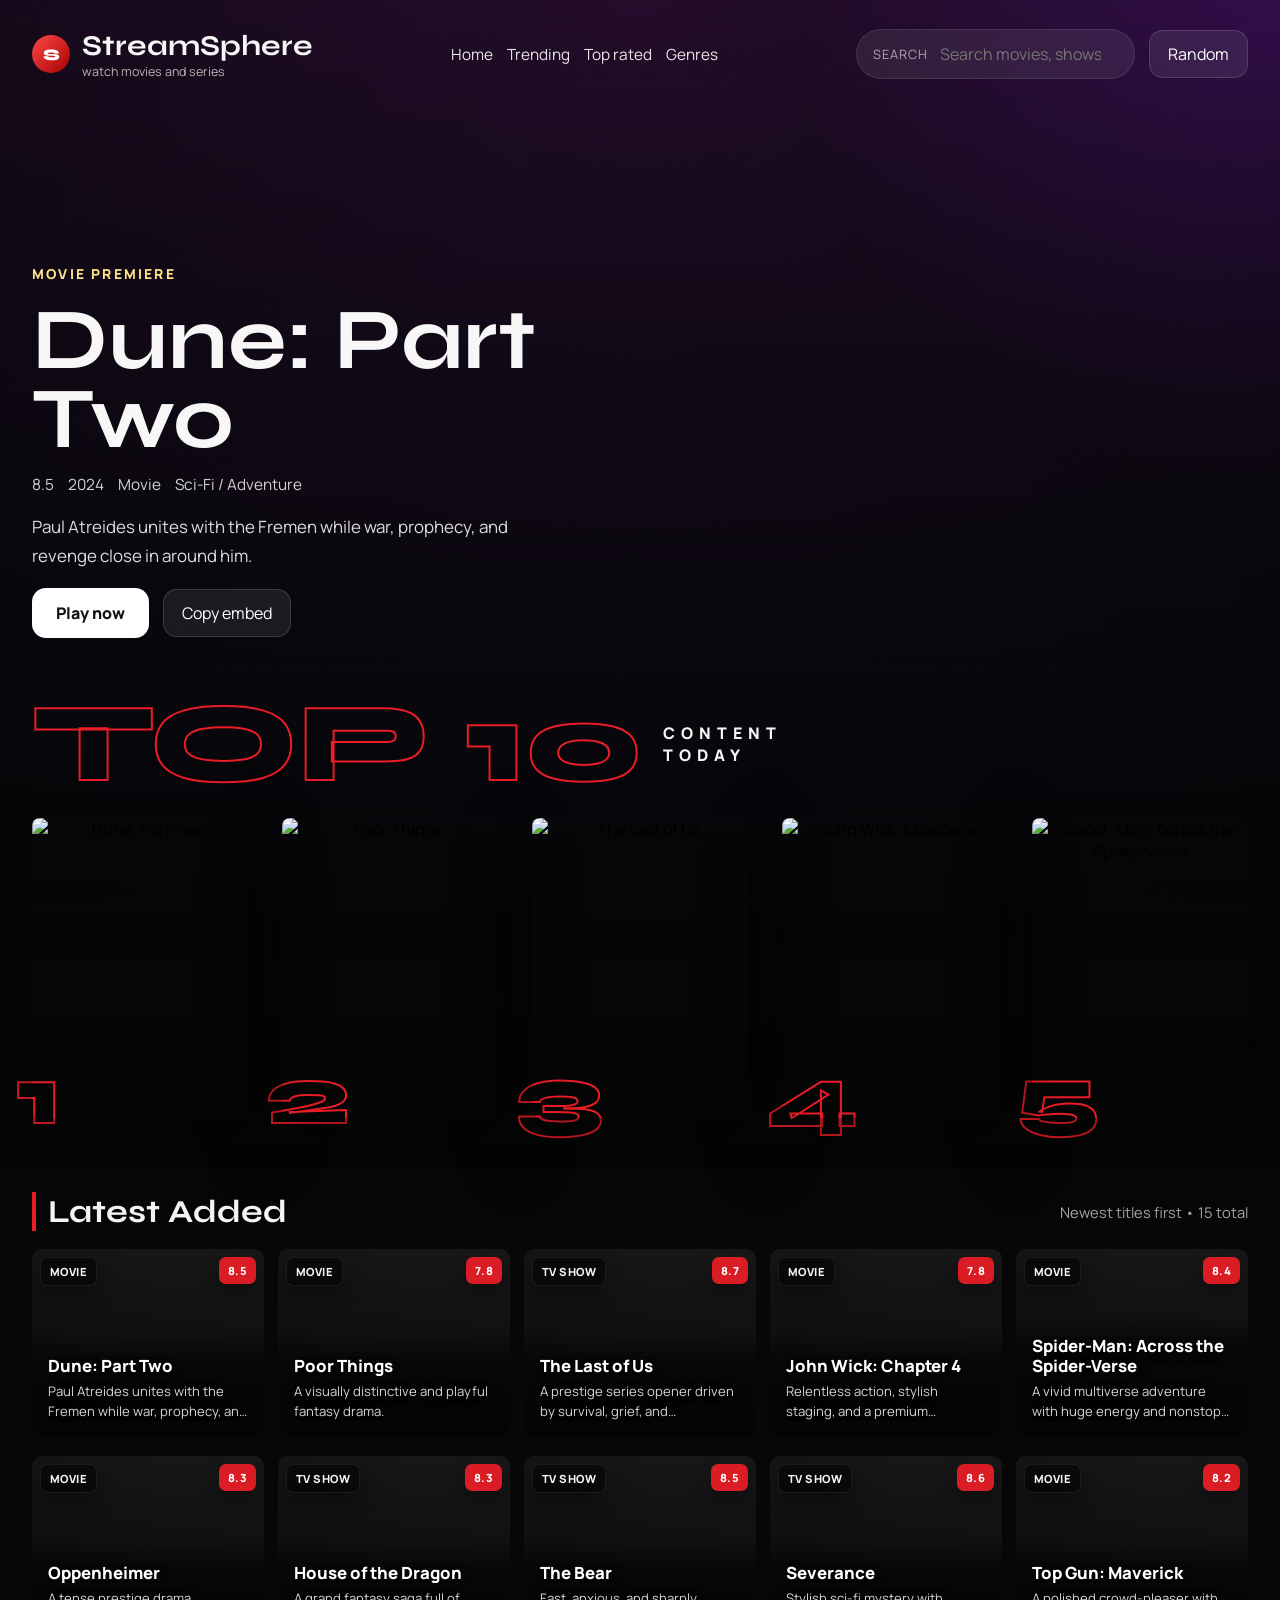
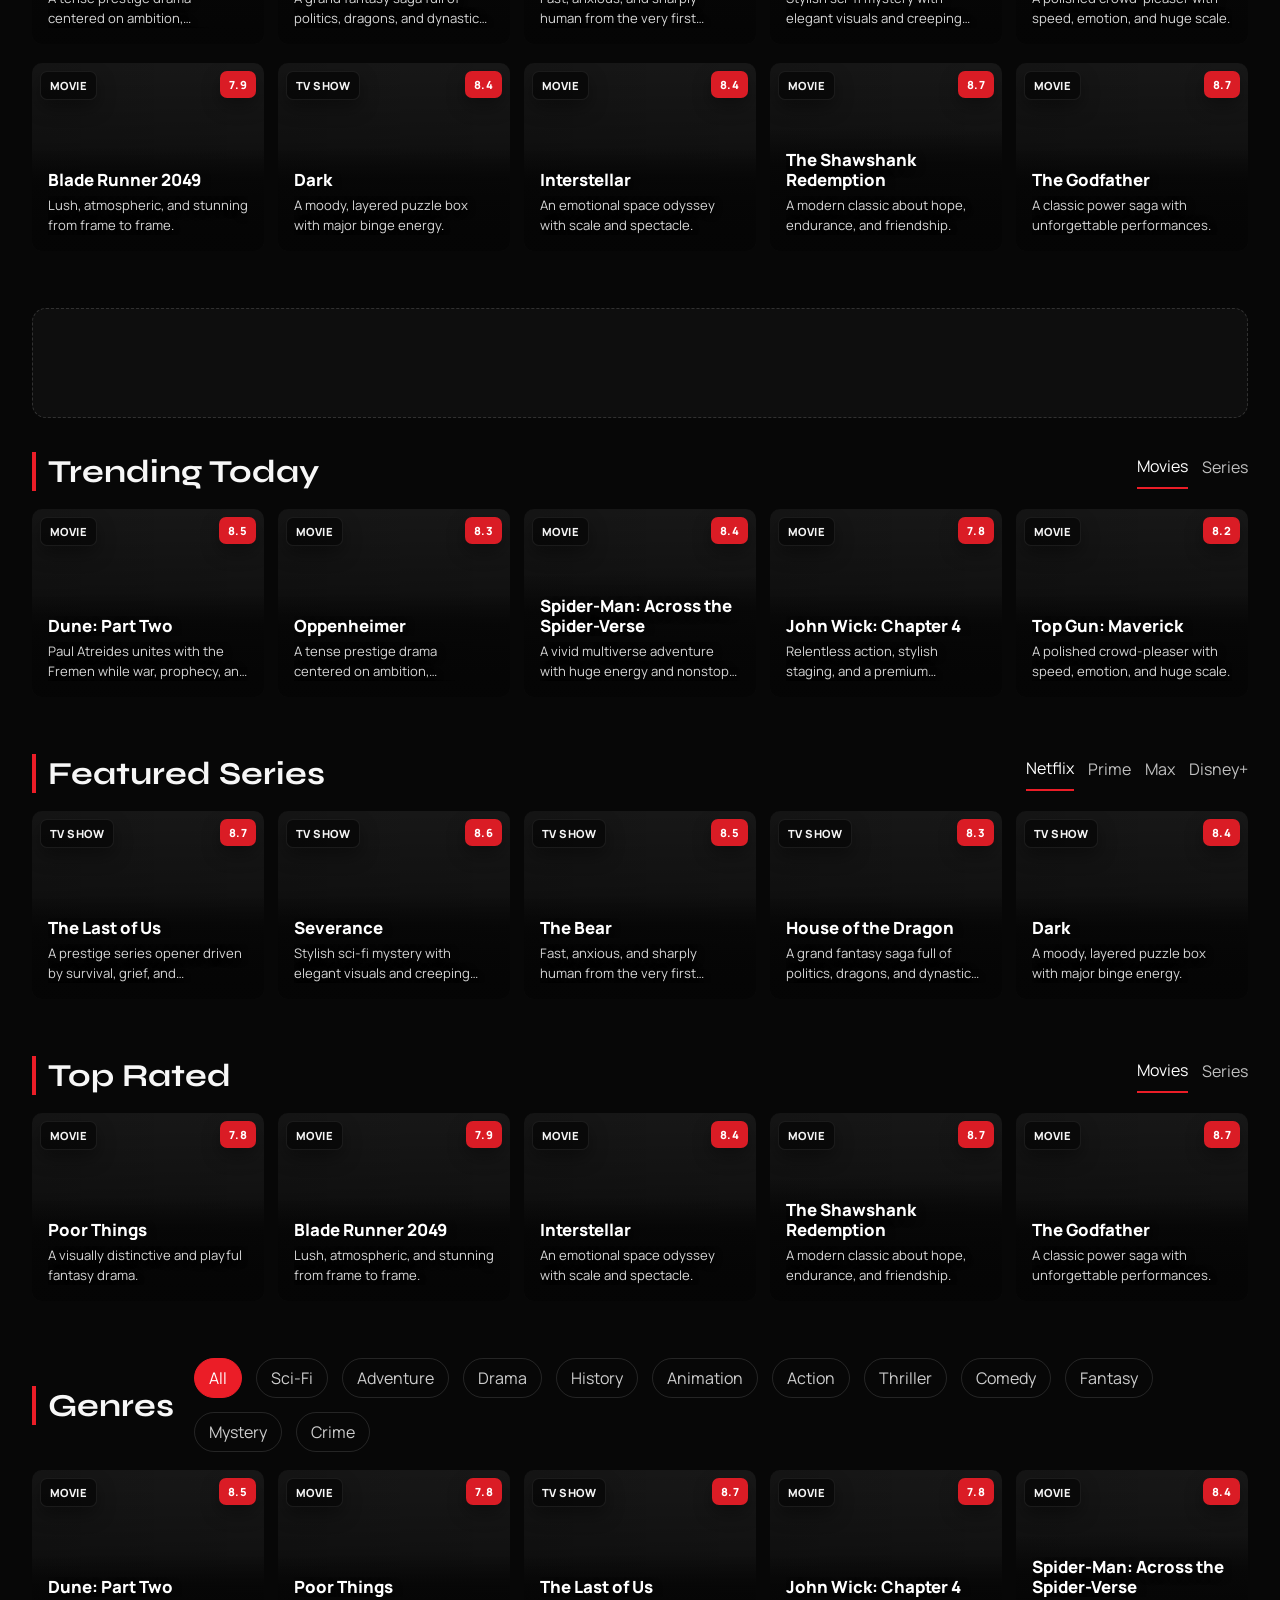
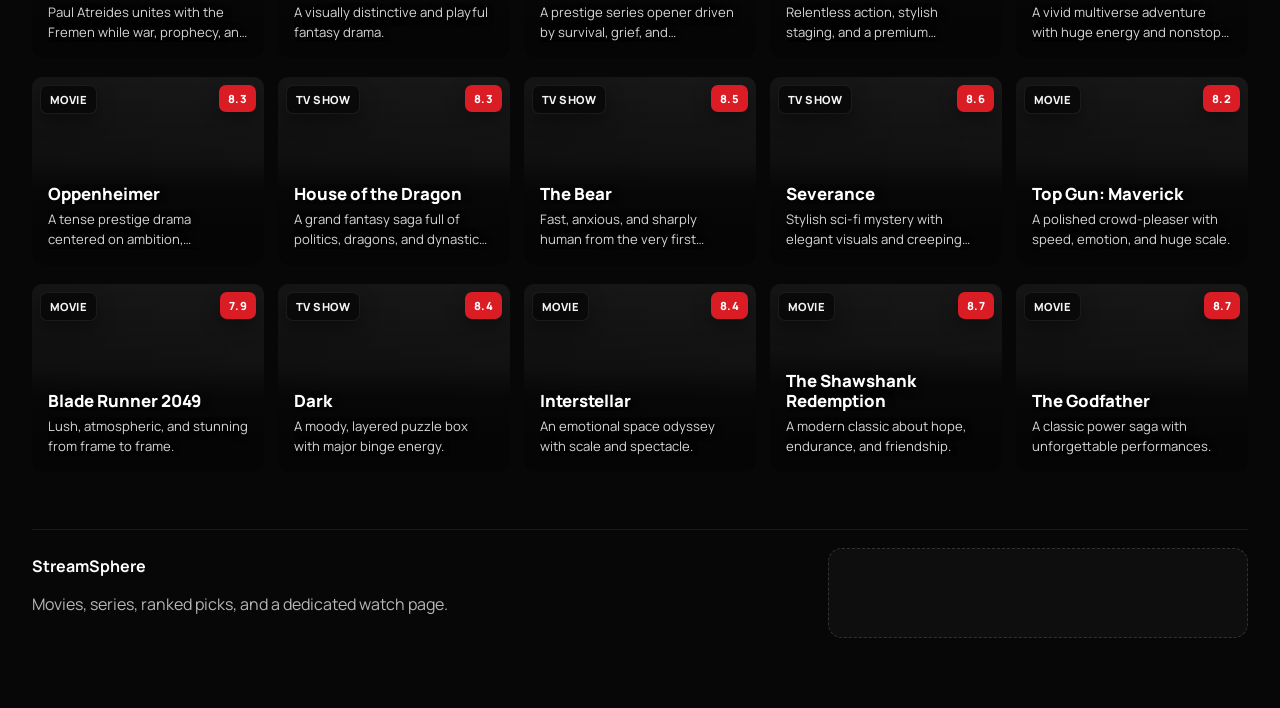
==== index.html @ fd76b2c0 "update" ====
<!DOCTYPE html>
<html lang="en">
  <head>
    <meta charset="UTF-8" />
    <meta name="viewport" content="width=device-width, initial-scale=1.0" />
    <title>StreamSphere</title>
    <meta
      name="description"
      content="A streaming-style movie website with a cinematic homepage, ranked shelves, and a dedicated watch page."
    />
    <link rel="preconnect" href="https://fonts.googleapis.com" />
    <link rel="preconnect" href="https://fonts.gstatic.com" crossorigin />
    <link
      href="https://fonts.googleapis.com/css2?family=Syne:wght@500;700;800&family=Manrope:wght@400;500;600;700;800&display=swap"
      rel="stylesheet"
    />
    <link rel="stylesheet" href="./styles.css" />
  </head>
  <body>
    <div class="site-frame">
      <section class="hero hero-cinematic" id="featuredHero">
        <div class="hero-overlay"></div>

        <div class="page-shell page-shell-home">
          <header class="topbar topbar-floating">
            <a class="brand" href="#home">
              <span class="brand-mark">S</span>
              <span class="brand-copy">
                <strong>StreamSphere</strong>
                <span>watch movies and series</span>
              </span>
            </a>

            <nav class="nav">
              <a href="#home">Home</a>
              <a href="#trending">Trending</a>
              <a href="#top-rated">Top rated</a>
              <a href="#genres">Genres</a>
            </nav>

            <div class="topbar-actions">
              <label class="search-shell">
                <span>Search</span>
                <input id="searchInput" type="search" placeholder="Search movies, shows..." />
              </label>
              <button id="surpriseMeBtn" class="ghost-button">Random</button>
            </div>
          </header>

          <main id="home" class="home-main">
            <section class="hero-content">
              <div class="hero-text-stack">
                <div class="hero-kicker" id="heroKicker">Featured presentation</div>
                <h1 id="heroTitle">Loading featured title</h1>
                <div class="hero-meta-line" id="heroMeta"></div>
                <p class="hero-summary" id="heroOverview"></p>
                <div class="hero-actions">
                  <button class="primary-button hero-play" data-watch-featured>Play now</button>
                  <button class="secondary-button hero-more" id="copyFeaturedBtn">Copy embed</button>
                </div>
              </div>
            </section>

            <section class="top-ten-section">
              <div class="top-ten-heading">
                <div class="top-ten-title">TOP 10</div>
                <div class="top-ten-copy">
                  <p>CONTENT</p>
                  <p>TODAY</p>
                </div>
              </div>
              <div class="top-ten-grid" id="topTenGrid"></div>
            </section>
          </main>
        </div>
      </section>

      <section class="content-shelves">
        <div class="page-shell">
          <section class="shelf-section" id="latest-added">
            <div class="shelf-header">
              <h2>Latest Added</h2>
              <div class="shelf-meta" id="resultsMeta">Newest titles first</div>
            </div>
            <div class="shelf-grid" id="latestGrid"></div>
            <div class="empty-state" id="emptyState" hidden>
              <strong>No titles found</strong>
              <p>Try a different movie name, genre, year, or clear the search.</p>
            </div>
          </section>

          <div class="inline-ad-wrap browse-only">
            <div class="ad-slot ad-slot-inline" data-slot="inline"></div>
          </div>

          <section class="shelf-section browse-only" id="trending">
            <div class="shelf-header">
              <h2>Trending Today</h2>
              <div class="shelf-tabs">
                <button class="shelf-tab is-active" type="button">Movies</button>
                <button class="shelf-tab" type="button">Series</button>
              </div>
            </div>
            <div class="shelf-grid" id="trendingGrid"></div>
          </section>

          <section class="shelf-section browse-only" id="platforms">
            <div class="shelf-header">
              <h2>Featured Series</h2>
              <div class="shelf-tabs">
                <button class="shelf-tab is-active" type="button">Netflix</button>
                <button class="shelf-tab" type="button">Prime</button>
                <button class="shelf-tab" type="button">Max</button>
                <button class="shelf-tab" type="button">Disney+</button>
              </div>
            </div>
            <div class="shelf-grid" id="seriesGrid"></div>
          </section>

          <section class="shelf-section browse-only" id="top-rated">
            <div class="shelf-header">
              <h2>Top Rated</h2>
              <div class="shelf-tabs">
                <button class="shelf-tab is-active" type="button">Movies</button>
                <button class="shelf-tab" type="button">Series</button>
              </div>
            </div>
            <div class="shelf-grid" id="topRatedGrid"></div>
          </section>

          <section class="shelf-section browse-only" id="genres">
            <div class="shelf-header">
              <h2>Genres</h2>
              <div class="filter-chips" id="genreFilters"></div>
            </div>
            <div class="shelf-grid" id="genreGrid"></div>
          </section>

          <footer class="site-footer">
            <div>
              <strong>StreamSphere</strong>
              <p>Movies, series, ranked picks, and a dedicated watch page.</p>
            </div>
            <div class="footer-ad">
              <div class="ad-slot ad-slot-footer" data-slot="leaderboard"></div>
            </div>
          </footer>
        </div>
      </section>
    </div>

    <script src="./config.js"></script>
    <script src="./script.js"></script>
  </body>
</html>
---- styles.css ----
:root {
  --bg: #050505;
  --panel: #0d0d0d;
  --panel-soft: #131313;
  --line: rgba(255, 255, 255, 0.08);
  --text: #f7f7f7;
  --muted: #b6b6b6;
  --red: #eb1d27;
  --red-soft: rgba(235, 29, 39, 0.18);
  --shadow: 0 24px 80px rgba(0, 0, 0, 0.45);
  --radius: 24px;
}

* {
  box-sizing: border-box;
}

html {
  scroll-behavior: smooth;
}

body {
  margin: 0;
  background: var(--bg);
  color: var(--text);
  font-family: "Manrope", sans-serif;
}

a {
  color: inherit;
  text-decoration: none;
}

button,
input {
  font: inherit;
}

.site-frame {
  min-height: 100vh;
  background:
    radial-gradient(circle at top center, rgba(118, 30, 140, 0.35), transparent 35%),
    linear-gradient(180deg, rgba(4, 4, 4, 0.1) 0%, rgba(4, 4, 4, 0.7) 55%, #050505 100%);
}

.page-shell {
  width: min(1280px, calc(100% - 64px));
  margin: 0 auto;
}

.page-shell-home {
  min-height: 100vh;
}

.hero {
  position: relative;
  min-height: 100vh;
  background-position: center top;
  background-size: cover;
}

.hero-cinematic {
  background-repeat: no-repeat;
}

.hero-overlay {
  position: absolute;
  inset: 0;
  background:
    linear-gradient(180deg, rgba(5, 5, 5, 0.1) 0%, rgba(5, 5, 5, 0.46) 48%, rgba(5, 5, 5, 0.96) 100%),
    radial-gradient(circle at right top, rgba(113, 23, 180, 0.35), transparent 28%);
}

.topbar {
  display: flex;
  align-items: center;
  justify-content: space-between;
  gap: 20px;
}

.topbar-floating {
  position: relative;
  z-index: 2;
  padding-top: 28px;
}

.brand {
  display: inline-flex;
  align-items: center;
  gap: 12px;
}

.brand-mark {
  display: grid;
  place-items: center;
  width: 38px;
  height: 38px;
  border-radius: 999px;
  background: linear-gradient(135deg, #ff4949, #a30000);
  color: white;
  font-family: "Syne", sans-serif;
  font-weight: 800;
}

.brand-copy {
  display: grid;
}

.brand-copy strong {
  font-size: 1.8rem;
  font-family: "Syne", sans-serif;
}

.brand-copy span:last-child {
  color: var(--muted);
  font-size: 0.78rem;
}

.nav,
.topbar-actions,
.hero-meta-line,
.hero-actions,
.filter-chips,
.shelf-tabs,
.chip-row {
  display: flex;
  align-items: center;
  gap: 14px;
}

.nav a {
  color: rgba(255, 255, 255, 0.9);
  font-size: 0.96rem;
}

.search-shell {
  display: inline-flex;
  align-items: center;
  gap: 10px;
  padding: 12px 16px;
  border-radius: 999px;
  background: rgba(255, 255, 255, 0.08);
  border: 1px solid rgba(255, 255, 255, 0.1);
}

.search-shell span {
  color: rgba(255, 255, 255, 0.6);
  font-size: 0.8rem;
  text-transform: uppercase;
  letter-spacing: 0.08em;
}

.search-shell input {
  width: 180px;
  border: 0;
  outline: 0;
  background: transparent;
  color: var(--text);
}

.ghost-button,
.primary-button,
.secondary-button,
.shelf-tab {
  border: 0;
  cursor: pointer;
}

.ghost-button,
.secondary-button {
  padding: 12px 18px;
  border-radius: 14px;
  color: white;
  background: rgba(255, 255, 255, 0.08);
  border: 1px solid rgba(255, 255, 255, 0.14);
}

.home-main {
  position: relative;
  z-index: 2;
}

.hero-content {
  display: flex;
  align-items: flex-end;
  min-height: 66vh;
  padding-top: 120px;
}

.hero-text-stack {
  width: min(560px, 100%);
  padding-bottom: 36px;
}

.hero-kicker {
  color: #ffe18a;
  font-size: 0.86rem;
  font-weight: 800;
  letter-spacing: 0.16em;
  text-transform: uppercase;
}

.hero-text-stack h1,
.watch-sidebar h1 {
  margin: 18px 0 14px;
  font-size: clamp(3rem, 7vw, 5.4rem);
  line-height: 0.92;
  font-family: "Syne", sans-serif;
}

.hero-meta-line span {
  color: rgba(255, 255, 255, 0.82);
  font-size: 0.96rem;
}

.hero-summary {
  max-width: 520px;
  color: rgba(255, 255, 255, 0.86);
  line-height: 1.75;
  font-size: 1.06rem;
}

.primary-button {
  display: inline-flex;
  align-items: center;
  justify-content: center;
  padding: 14px 24px;
  border-radius: 14px;
  font-weight: 800;
}

.hero-play {
  background: white;
  color: #111;
}

.hero-more {
  background: rgba(255, 255, 255, 0.08);
}

.top-ten-section {
  padding: 22px 0 50px;
}

.top-ten-heading {
  display: flex;
  align-items: center;
  gap: 20px;
  margin-bottom: 26px;
}

.top-ten-title {
  font-size: clamp(4.2rem, 12vw, 7rem);
  line-height: 0.86;
  color: transparent;
  -webkit-text-stroke: 2px var(--red);
  font-family: "Syne", sans-serif;
  font-weight: 800;
}

.top-ten-copy p {
  margin: 0;
  letter-spacing: 0.38em;
  font-weight: 800;
}

.top-ten-grid {
  display: grid;
  grid-template-columns: repeat(5, minmax(0, 1fr));
  gap: 34px;
}

.top-ten-card {
  position: relative;
}

.top-ten-rank {
  position: absolute;
  left: -16px;
  bottom: -16px;
  z-index: 0;
  font-size: 5.2rem;
  line-height: 0.9;
  color: transparent;
  -webkit-text-stroke: 2px var(--red);
  font-family: "Syne", sans-serif;
  font-weight: 800;
}

.top-ten-poster {
  position: relative;
  z-index: 1;
  display: block;
  width: 100%;
  padding: 0;
  border: 0;
  background: transparent;
  cursor: pointer;
}

.top-ten-poster img {
  display: block;
  width: 100%;
  aspect-ratio: 0.72;
  object-fit: cover;
  border-radius: 8px;
  box-shadow: var(--shadow);
}

.content-shelves {
  padding: 24px 0 70px;
  background: #070707;
}

.inline-ad-wrap {
  margin-bottom: 34px;
}

.ad-slot {
  min-height: 110px;
  display: grid;
  place-items: center;
  border-radius: 14px;
  border: 1px dashed rgba(255, 255, 255, 0.15);
  background: rgba(255, 255, 255, 0.03);
  color: #bcbcbc;
  text-align: center;
}

.ad-slot-footer {
  min-height: 90px;
}

.shelf-section {
  margin-bottom: 52px;
}

.shelf-header {
  display: flex;
  align-items: center;
  justify-content: space-between;
  gap: 20px;
  margin-bottom: 18px;
}

.shelf-meta {
  color: rgba(255, 255, 255, 0.64);
  font-size: 0.92rem;
}

.shelf-header h2 {
  margin: 0;
  padding-left: 12px;
  border-left: 4px solid var(--red);
  font-size: 2rem;
  font-family: "Syne", sans-serif;
}

.shelf-tab {
  padding: 0 0 10px;
  background: transparent;
  color: rgba(255, 255, 255, 0.75);
}

.shelf-tab.is-active {
  color: white;
  border-bottom: 2px solid var(--red);
}

.shelf-grid {
  display: grid;
  grid-template-columns: repeat(5, minmax(0, 1fr));
  gap: 14px;
}

.shelf-card {
  min-width: 0;
}

.shelf-card-media {
  position: relative;
  width: 100%;
  min-height: 188px;
  padding: 0;
  overflow: hidden;
  border: 0;
  border-radius: 10px;
  background-color: #1a1a1a;
  background-position: center;
  background-size: cover;
  cursor: pointer;
}

.shelf-badge,
.shelf-score {
  position: absolute;
  top: 8px;
  z-index: 3;
  padding: 6px 9px;
  border-radius: 7px;
  font-size: 0.7rem;
  font-weight: 800;
  letter-spacing: 0.04em;
  box-shadow: 0 8px 18px rgba(0, 0, 0, 0.35);
}

.shelf-badge {
  left: 8px;
  background: rgba(8, 8, 8, 0.9);
  color: rgba(255, 255, 255, 0.96);
  border: 1px solid rgba(255, 255, 255, 0.08);
}

.shelf-score {
  right: 8px;
  background: rgba(235, 29, 39, 0.92);
  color: #ffffff;
}

.shelf-fade {
  position: absolute;
  inset: 0;
  background:
    linear-gradient(180deg, rgba(0, 0, 0, 0.08) 0%, rgba(0, 0, 0, 0.32) 42%, rgba(0, 0, 0, 0.92) 100%),
    linear-gradient(90deg, rgba(0, 0, 0, 0.12), rgba(0, 0, 0, 0));
}

.shelf-caption {
  position: absolute;
  inset: auto 0 0;
  z-index: 2;
  padding: 22px 16px 16px;
  text-align: left;
  background: linear-gradient(180deg, rgba(5, 5, 5, 0), rgba(5, 5, 5, 0.74) 30%, rgba(5, 5, 5, 0.96) 100%);
}

.shelf-caption h3 {
  margin: 0 0 6px;
  color: #ffffff;
  font-size: 1.05rem;
  line-height: 1.2;
  font-weight: 800;
  text-shadow: 0 2px 10px rgba(0, 0, 0, 0.7);
  display: -webkit-box;
  -webkit-box-orient: vertical;
  -webkit-line-clamp: 2;
  overflow: hidden;
}

.shelf-caption p {
  margin: 0;
  color: rgba(255, 255, 255, 0.84);
  font-size: 0.82rem;
  line-height: 1.5;
  text-shadow: 0 1px 8px rgba(0, 0, 0, 0.7);
  display: -webkit-box;
  -webkit-box-orient: vertical;
  -webkit-line-clamp: 2;
  overflow: hidden;
}

.filter-chips {
  flex-wrap: wrap;
}

.filter-chip {
  padding: 8px 14px;
  border-radius: 999px;
  border: 1px solid rgba(255, 255, 255, 0.12);
  background: transparent;
  color: rgba(255, 255, 255, 0.8);
}

.filter-chip.is-active {
  background: var(--red);
  border-color: var(--red);
  color: white;
}

.site-footer {
  display: flex;
  align-items: center;
  justify-content: space-between;
  gap: 24px;
  padding: 18px 0 0;
  border-top: 1px solid var(--line);
  color: var(--muted);
}

.empty-state {
  margin-top: 18px;
  padding: 22px 20px;
  border-radius: 14px;
  border: 1px solid var(--line);
  background: rgba(255, 255, 255, 0.03);
  color: var(--muted);
}

[hidden] {
  display: none !important;
}

.empty-state strong {
  display: block;
  margin-bottom: 8px;
  color: white;
}

.site-footer strong {
  display: block;
  margin-bottom: 8px;
  color: white;
}

.footer-ad {
  width: min(420px, 100%);
}

.watch-page-shell {
  position: relative;
  width: min(1280px, calc(100% - 48px));
  margin: 0 auto;
  padding: 24px 0 60px;
}

.watch-backdrop {
  position: absolute;
  inset: 0 0 auto;
  height: 420px;
  border-radius: 26px;
  background:
    linear-gradient(180deg, rgba(5, 5, 5, 0.12), rgba(5, 5, 5, 0.94)),
    linear-gradient(120deg, rgba(130, 33, 160, 0.3), rgba(235, 29, 39, 0.16));
  background-position: center;
  background-size: cover;
}

.watch-topbar,
.watch-page-content {
  position: relative;
  z-index: 1;
}

.watch-topbar {
  display: flex;
  align-items: center;
  justify-content: space-between;
  gap: 16px;
  padding: 16px 0;
}

.watch-page-content {
  display: grid;
  gap: 26px;
  margin-top: 120px;
}

.watch-player-stack,
.watch-detail-side,
.watch-utility {
  display: grid;
  gap: 20px;
}

.watch-detail-section {
  display: grid;
  grid-template-columns: minmax(0, 1.3fr) 340px;
  gap: 24px;
}

.watch-ad-band,
.player-frame-shell,
.sidebar-card {
  border-radius: 18px;
  background: rgba(15, 15, 15, 0.82);
  border: 1px solid var(--line);
  box-shadow: var(--shadow);
}

.watch-ad-band,
.sidebar-card {
  padding: 16px;
}

.watch-frame {
  min-height: 72vh;
  overflow: hidden;
}

.watch-frame iframe {
  width: 100%;
  height: 100%;
  border: 0;
}

.panel-label {
  color: #ff8c8c;
  text-transform: uppercase;
  letter-spacing: 0.12em;
  font-size: 0.76rem;
  font-weight: 800;
}

.watch-detail-main h1 {
  margin: 12px 0 14px;
  font-size: clamp(2.8rem, 6vw, 4.8rem);
}

.watch-facts {
  display: flex;
  flex-wrap: wrap;
  gap: 10px;
  margin-bottom: 14px;
}

.watch-facts span,
.chip-row span {
  padding: 9px 12px;
  border-radius: 999px;
  background: rgba(255, 255, 255, 0.06);
  color: rgba(255, 255, 255, 0.9);
  font-size: 0.88rem;
}

.watch-detail-actions {
  margin-top: 20px;
}

.related-section .shelf-grid {
  grid-template-columns: repeat(5, minmax(0, 1fr));
}

.sidebar-card p,
.sidebar-card pre {
  color: var(--muted);
}

.message-area {
  padding: 14px;
  border-radius: 12px;
  background: rgba(255, 255, 255, 0.03);
  white-space: pre-wrap;
  overflow-wrap: anywhere;
}

@media (max-width: 1100px) {
  .top-ten-grid,
  .shelf-grid,
  .related-section .shelf-grid {
    grid-template-columns: repeat(2, minmax(0, 1fr));
  }

  .watch-detail-section {
    grid-template-columns: 1fr;
  }

  .site-footer,
  .topbar {
    flex-direction: column;
    align-items: flex-start;
  }
}

@media (max-width: 760px) {
  .page-shell,
  .watch-page-shell {
    width: min(100% - 24px, 1280px);
  }

  .nav,
  .topbar-actions,
  .hero-meta-line,
  .hero-actions,
  .shelf-tabs {
    flex-wrap: wrap;
  }

  .hero-content {
    min-height: 58vh;
  }

  .hero-text-stack h1 {
    font-size: 2.8rem;
  }

  .top-ten-grid,
  .shelf-grid,
  .related-section .shelf-grid {
    grid-template-columns: 1fr 1fr;
  }

  .top-ten-heading,
  .shelf-header {
    flex-direction: column;
    align-items: flex-start;
  }

  .search-shell {
    width: 100%;
  }

  .search-shell input {
    width: 100%;
  }
}
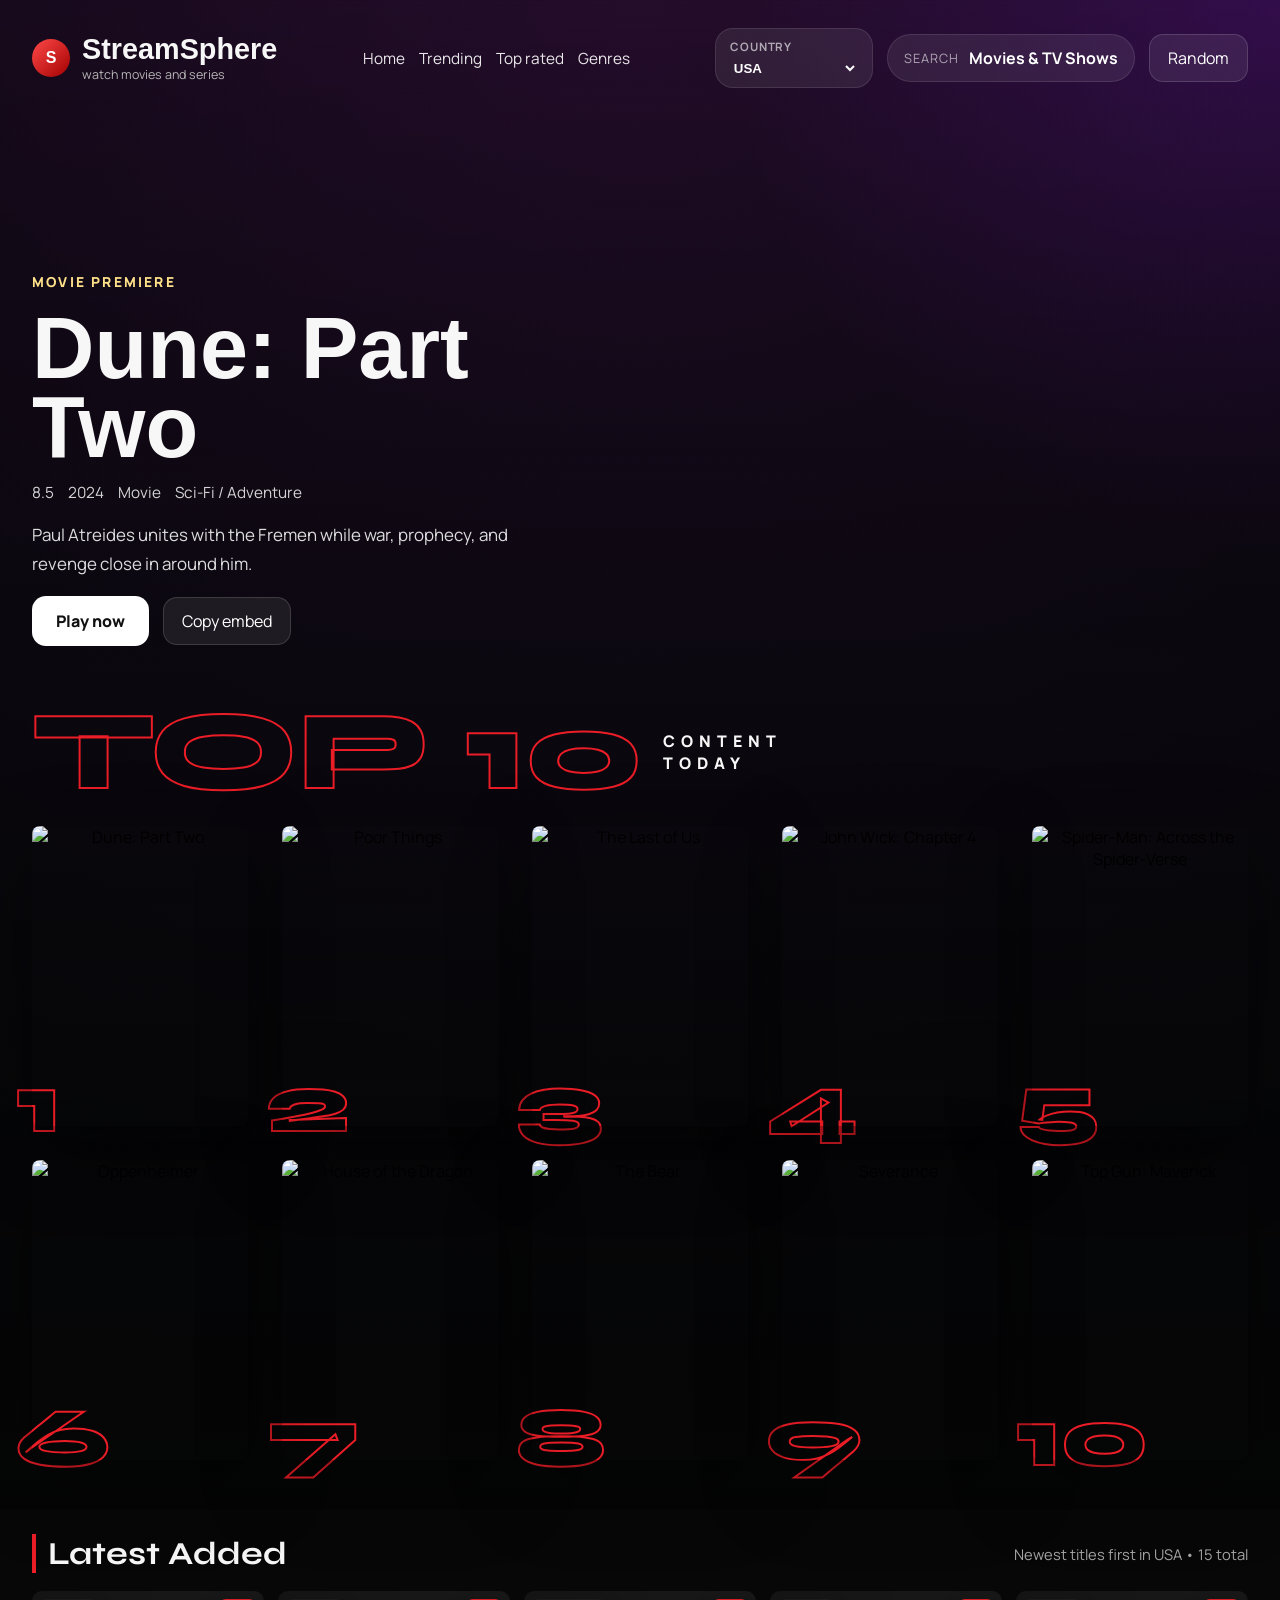
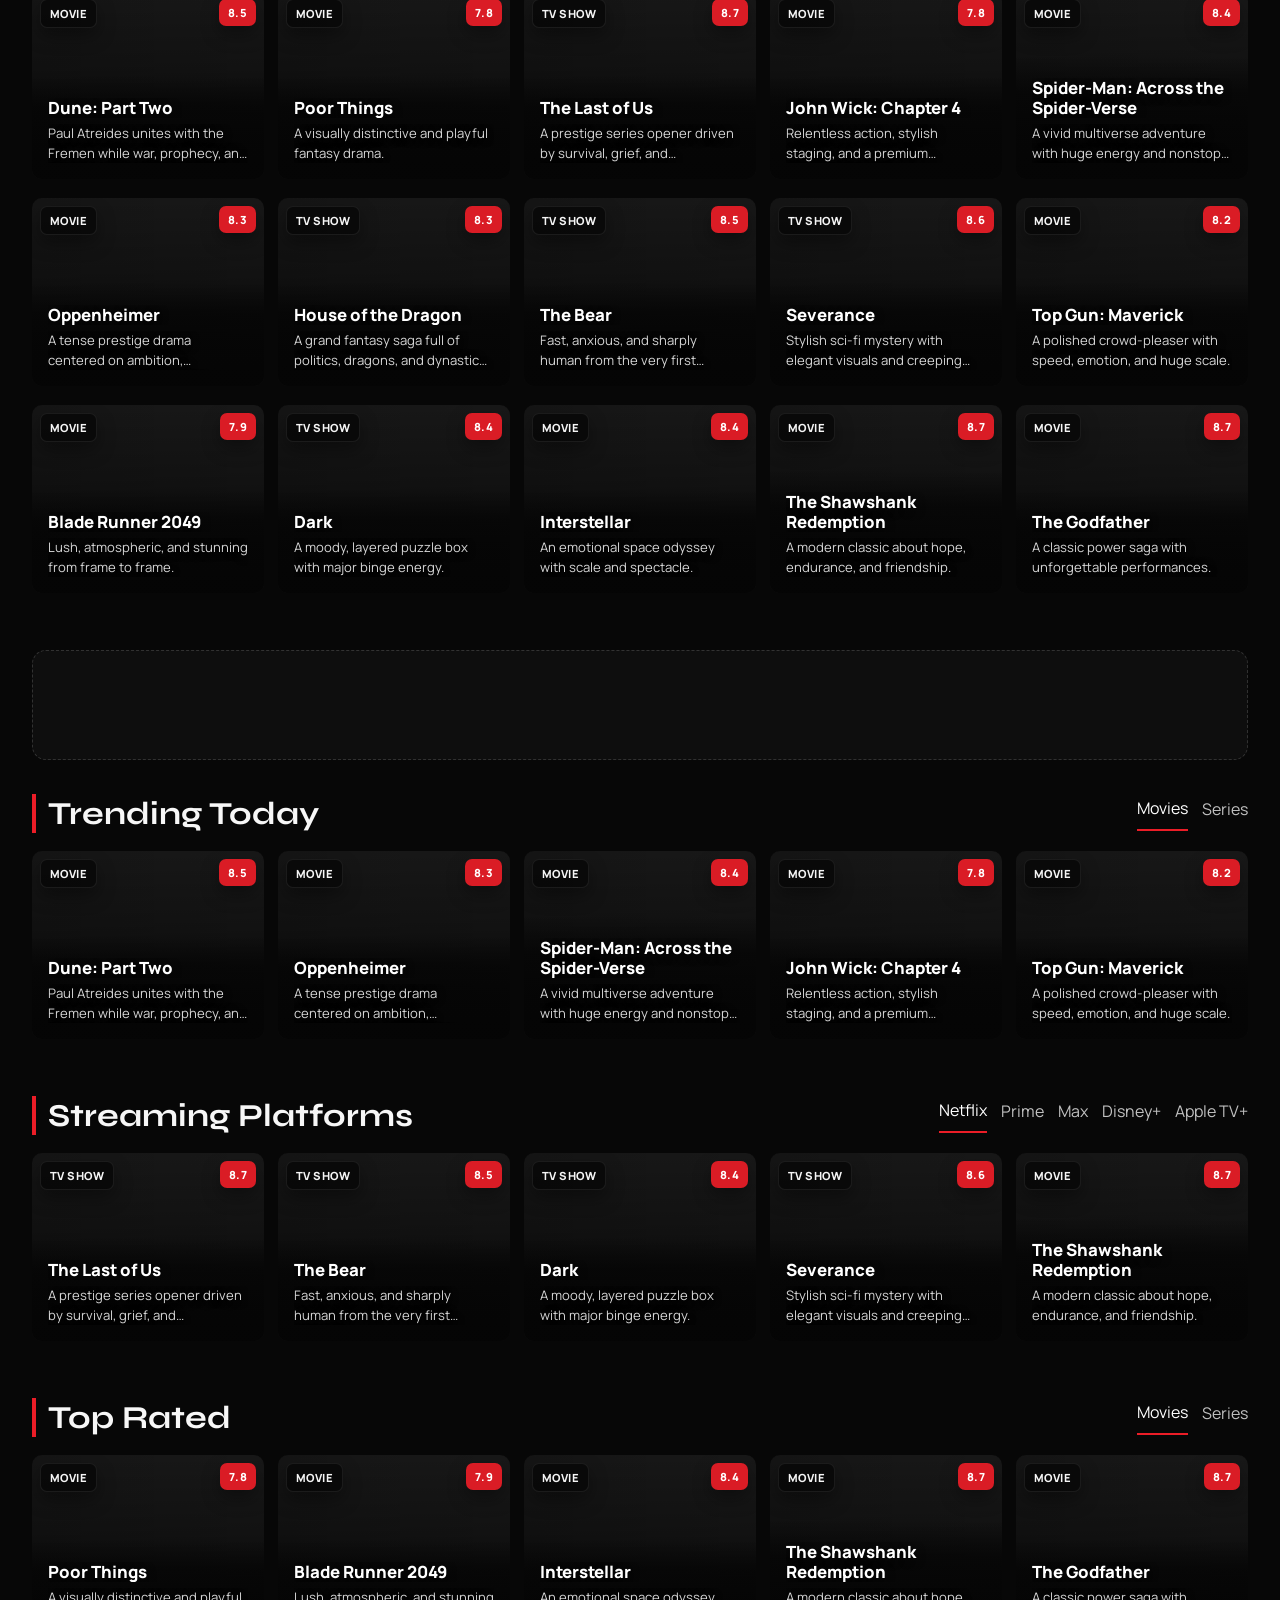
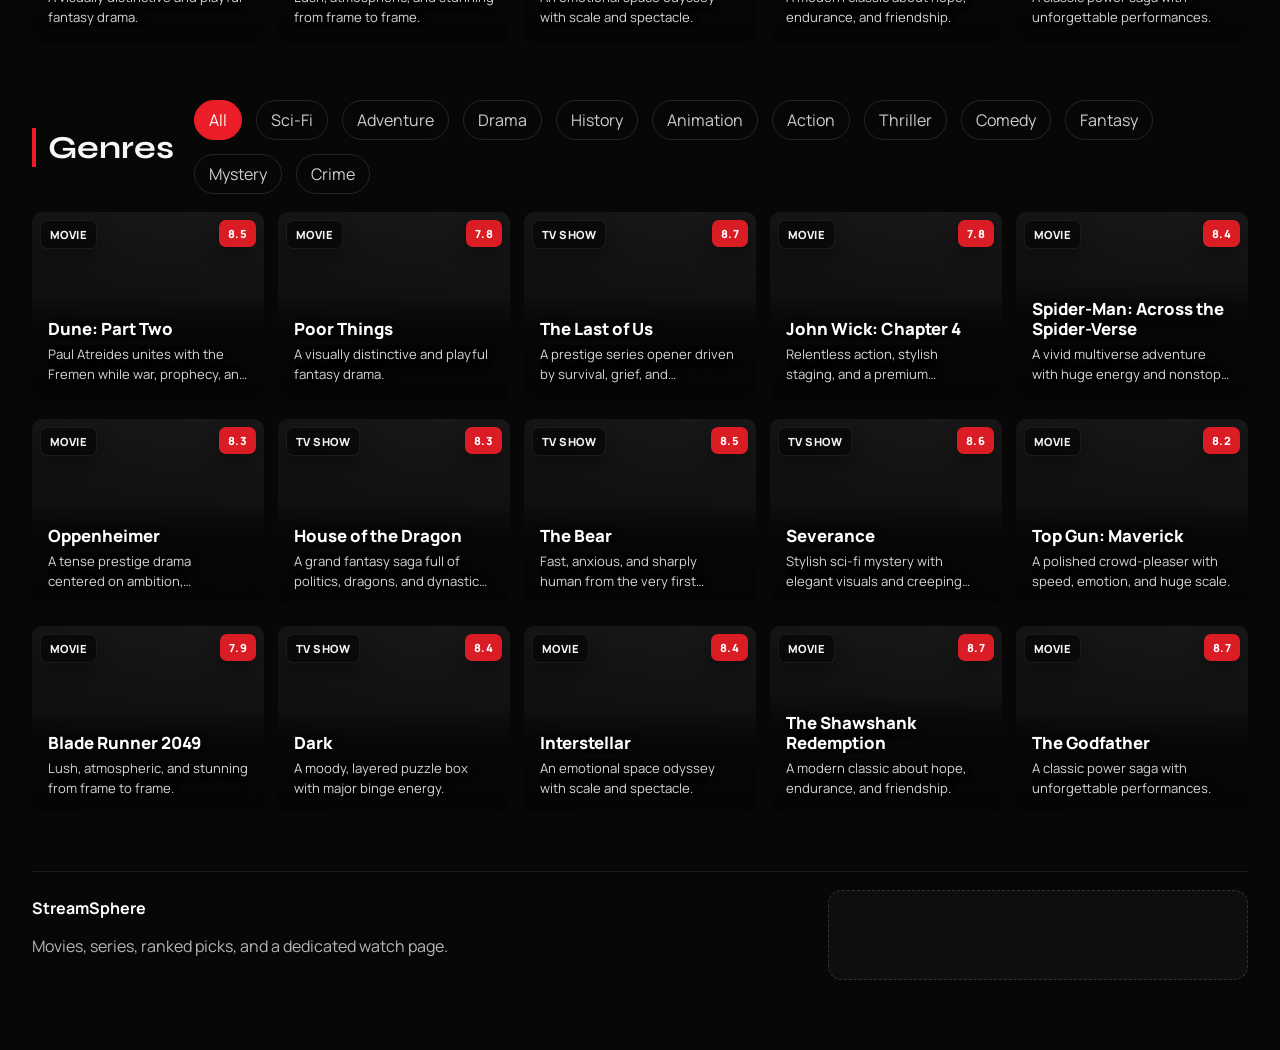
==== commit b712979f: "update" ====
--- a/index.html
+++ b/index.html
@@ -39,10 +39,21 @@
             </nav>
 
             <div class="topbar-actions">
-              <label class="search-shell">
+              <label class="country-select-shell" aria-label="Select country">
+                <span>Country</span>
+                <select id="countrySelect" class="country-select">
+                  <option value="US">USA</option>
+                  <option value="IN">India</option>
+                  <option value="CN">China</option>
+                  <option value="GB">UK</option>
+                  <option value="KR">South Korea</option>
+                  <option value="JP">Japan</option>
+                </select>
+              </label>
+              <button id="openSearchBtn" class="search-shell search-trigger" type="button">
                 <span>Search</span>
-                <input id="searchInput" type="search" placeholder="Search movies, shows..." />
-              </label>
+                <strong>Movies & TV Shows</strong>
+              </button>
               <button id="surpriseMeBtn" class="ghost-button">Random</button>
             </div>
           </header>
@@ -106,15 +117,16 @@
 
           <section class="shelf-section browse-only" id="platforms">
             <div class="shelf-header">
-              <h2>Featured Series</h2>
-              <div class="shelf-tabs">
-                <button class="shelf-tab is-active" type="button">Netflix</button>
-                <button class="shelf-tab" type="button">Prime</button>
-                <button class="shelf-tab" type="button">Max</button>
-                <button class="shelf-tab" type="button">Disney+</button>
+              <h2>Streaming Platforms</h2>
+              <div class="shelf-tabs" id="providerTabs">
+                <button class="shelf-tab is-active" type="button" data-provider="netflix">Netflix</button>
+                <button class="shelf-tab" type="button" data-provider="prime">Prime</button>
+                <button class="shelf-tab" type="button" data-provider="max">Max</button>
+                <button class="shelf-tab" type="button" data-provider="disney">Disney+</button>
+                <button class="shelf-tab" type="button" data-provider="apple">Apple TV+</button>
               </div>
             </div>
-            <div class="shelf-grid" id="seriesGrid"></div>
+            <div class="shelf-grid" id="providerGrid"></div>
           </section>
 
           <section class="shelf-section browse-only" id="top-rated">
@@ -149,6 +161,37 @@
       </section>
     </div>
 
+    <div class="search-modal" id="searchModal" hidden>
+      <div class="search-modal-backdrop" id="closeSearchBackdrop"></div>
+      <div class="search-modal-panel">
+        <div class="search-modal-head">
+          <div>
+            <p class="panel-label">Search</p>
+            <h2>Find something to watch</h2>
+          </div>
+          <div class="search-head-actions">
+            <select id="searchTypeSelect" class="search-type-select">
+              <option value="multi">Movies & TV Shows</option>
+              <option value="movie">Movies</option>
+              <option value="tv">TV Shows</option>
+            </select>
+            <button id="closeSearchBtn" class="ghost-button" type="button">Close</button>
+          </div>
+        </div>
+
+        <label class="search-modal-input">
+          <span>Search query</span>
+          <input id="searchInput" type="search" placeholder="Type a movie or TV show title..." />
+          <button id="clearSearchBtn" class="search-clear-btn" type="button">Clear</button>
+        </label>
+
+        <div class="search-modal-results">
+          <div class="search-results-meta" id="searchResultsMeta">Start typing to search the library</div>
+          <div class="search-results-list" id="searchResultsList"></div>
+        </div>
+      </div>
+    </div>
+
     <script src="./config.js"></script>
     <script src="./script.js"></script>
   </body>
--- a/styles.css
+++ b/styles.css
@@ -26,6 +26,10 @@
   font-family: "Manrope", sans-serif;
 }
 
+body.modal-open {
+  overflow: hidden;
+}
+
 a {
   color: inherit;
   text-decoration: none;
@@ -98,7 +102,7 @@
   border-radius: 999px;
   background: linear-gradient(135deg, #ff4949, #a30000);
   color: white;
-  font-family: "Syne", sans-serif;
+  font-family: "Lexend", sans-serif;
   font-weight: 800;
 }
 
@@ -108,7 +112,7 @@
 
 .brand-copy strong {
   font-size: 1.8rem;
-  font-family: "Syne", sans-serif;
+  font-family: "Lexend", sans-serif;
 }
 
 .brand-copy span:last-child {
@@ -143,6 +147,47 @@
   border: 1px solid rgba(255, 255, 255, 0.1);
 }
 
+.country-select-shell {
+  display: inline-grid;
+  gap: 6px;
+  padding: 10px 14px;
+  border-radius: 18px;
+  background: rgba(255, 255, 255, 0.08);
+  border: 1px solid rgba(255, 255, 255, 0.1);
+}
+
+.country-select-shell span {
+  color: rgba(255, 255, 255, 0.62);
+  font-size: 0.72rem;
+  font-weight: 700;
+  letter-spacing: 0.08em;
+  text-transform: uppercase;
+}
+
+.country-select {
+  min-width: 128px;
+  border: 0;
+  outline: 0;
+  background: transparent;
+  color: white;
+  font-weight: 700;
+  cursor: pointer;
+}
+
+.country-select option {
+  color: #111;
+}
+
+.search-trigger {
+  justify-content: space-between;
+  min-width: 240px;
+  color: white;
+}
+
+.search-trigger strong {
+  font-weight: 700;
+}
+
 .search-shell span {
   color: rgba(255, 255, 255, 0.6);
   font-size: 0.8rem;
@@ -205,7 +250,7 @@
   margin: 18px 0 14px;
   font-size: clamp(3rem, 7vw, 5.4rem);
   line-height: 0.92;
-  font-family: "Syne", sans-serif;
+  font-family: "Lexend", sans-serif;
 }
 
 .hero-meta-line span {
@@ -506,6 +551,183 @@
   color: white;
 }
 
+.search-modal {
+  position: fixed;
+  inset: 0;
+  z-index: 40;
+}
+
+.search-modal-backdrop {
+  position: absolute;
+  inset: 0;
+  background: rgba(0, 0, 0, 0.72);
+  backdrop-filter: blur(10px);
+}
+
+.search-modal-panel {
+  position: relative;
+  width: min(760px, calc(100% - 32px));
+  max-height: calc(100vh - 48px);
+  margin: 24px auto;
+  padding: 28px;
+  border-radius: 26px;
+  background: rgba(8, 8, 8, 0.94);
+  border: 1px solid rgba(255, 255, 255, 0.08);
+  box-shadow: var(--shadow);
+  overflow: auto;
+}
+
+.search-modal-head {
+  display: flex;
+  align-items: flex-end;
+  justify-content: space-between;
+  gap: 18px;
+  margin-bottom: 18px;
+}
+
+.search-modal-head h2 {
+  margin: 10px 0 0;
+  font-family: "Syne", sans-serif;
+  font-size: 2rem;
+}
+
+.search-head-actions {
+  display: flex;
+  gap: 10px;
+}
+
+.search-type-select {
+  padding: 12px 14px;
+  border-radius: 14px;
+  border: 1px solid rgba(255, 255, 255, 0.12);
+  background: #0d0d0d;
+  color: white;
+}
+
+.search-modal-input {
+  display: grid;
+  gap: 10px;
+}
+
+.search-modal-input span {
+  color: rgba(255, 255, 255, 0.7);
+  font-size: 0.9rem;
+  font-weight: 700;
+}
+
+.search-modal-input input {
+  width: 100%;
+  padding: 18px 110px 18px 18px;
+  border-radius: 18px;
+  border: 1px solid rgba(255, 255, 255, 0.1);
+  background: #050505;
+  color: white;
+  font-size: 1.1rem;
+}
+
+.search-modal-input {
+  position: relative;
+}
+
+.search-clear-btn {
+  position: absolute;
+  right: 12px;
+  bottom: 10px;
+  padding: 10px 12px;
+  border-radius: 12px;
+  border: 0;
+  background: rgba(255, 255, 255, 0.08);
+  color: white;
+  cursor: pointer;
+}
+
+.search-modal-results {
+  margin-top: 18px;
+  padding-top: 8px;
+}
+
+.search-results-meta {
+  margin-bottom: 12px;
+  color: rgba(255, 255, 255, 0.68);
+  font-size: 0.92rem;
+}
+
+.search-results-list {
+  display: grid;
+  gap: 12px;
+  max-height: min(52vh, 560px);
+  overflow-y: auto;
+  padding-right: 4px;
+}
+
+.search-result-item {
+  display: grid;
+  grid-template-columns: 68px minmax(0, 1fr);
+  gap: 14px;
+  align-items: center;
+  width: 100%;
+  padding: 14px;
+  border-radius: 18px;
+  border: 1px solid rgba(255, 255, 255, 0.06);
+  background: #0d0d0d;
+  color: white;
+  text-align: left;
+  cursor: pointer;
+}
+
+.search-result-poster {
+  display: block;
+  width: 68px;
+  aspect-ratio: 0.7;
+  border-radius: 10px;
+  background-position: center;
+  background-size: cover;
+  background-color: #1a1a1a;
+}
+
+.search-result-copy {
+  display: grid;
+  gap: 4px;
+  min-width: 0;
+}
+
+.search-result-copy strong,
+.search-result-copy span,
+.search-result-copy small {
+  min-width: 0;
+}
+
+.search-result-copy strong {
+  font-size: 1.2rem;
+  white-space: nowrap;
+  overflow: hidden;
+  text-overflow: ellipsis;
+}
+
+.search-result-copy span {
+  color: rgba(255, 255, 255, 0.72);
+}
+
+.search-result-copy small {
+  color: rgba(255, 255, 255, 0.64);
+  display: -webkit-box;
+  -webkit-box-orient: vertical;
+  -webkit-line-clamp: 2;
+  overflow: hidden;
+}
+
+.search-empty-state {
+  padding: 24px 18px;
+  border-radius: 18px;
+  background: #0d0d0d;
+  border: 1px solid rgba(255, 255, 255, 0.06);
+}
+
+.search-empty-state strong {
+  display: block;
+  margin-bottom: 8px;
+}
+
 .site-footer strong {
   display: block;
   margin-bottom: 8px;
@@ -521,6 +743,7 @@
   width: min(1280px, calc(100% - 48px));
   margin: 0 auto;
   padding: 24px 0 60px;
+  font-size: 14px;
 }
 
 .watch-backdrop {
@@ -551,15 +774,68 @@
 
 .watch-page-content {
   display: grid;
-  gap: 26px;
-  margin-top: 120px;
-}
-
-.watch-player-stack,
+  gap: 22px;
+  margin-top: 108px;
+}
+
+.watch-stage,
 .watch-detail-side,
 .watch-utility {
   display: grid;
   gap: 20px;
+}
+
+.watch-stage-shell {
+  border-radius: 20px;
+  overflow: hidden;
+  border: 1px solid var(--line);
+  background: rgba(9, 9, 9, 0.72);
+  box-shadow: var(--shadow);
+}
+
+.watch-hero-card {
+  display: grid;
+  grid-template-columns: 240px minmax(0, 1fr);
+  gap: 24px;
+  min-height: 400px;
+  padding: 26px;
+  background:
+    linear-gradient(90deg, rgba(5, 5, 5, 0.9), rgba(5, 5, 5, 0.62)),
+    linear-gradient(180deg, rgba(255, 255, 255, 0.02), rgba(255, 255, 255, 0));
+}
+
+.watch-hero-poster {
+  min-height: 320px;
+  border-radius: 18px;
+  background-color: #121212;
+  background-position: center;
+  background-size: cover;
+  box-shadow: var(--shadow);
+}
+
+.watch-hero-copy {
+  align-self: end;
+}
+
+.watch-hero-copy h1,
+.watch-detail-main h2 {
+  margin: 8px 0 12px;
+  font-family: "Lexend", sans-serif;
+  font-size: clamp(1.7rem, 3vw, 2.8rem);
+  line-height: 1.02;
+}
+
+.watch-hero-actions,
+.watch-detail-actions {
+  display: flex;
+  flex-wrap: wrap;
+  gap: 12px;
+  margin-top: 16px;
+}
+
+.watch-inline-play {
+  background: white;
+  color: #111;
 }
 
 .watch-detail-section {
@@ -583,47 +859,95 @@
 }
 
 .watch-frame {
-  min-height: 72vh;
+  min-height: 0;
   overflow: hidden;
 }
 
 .watch-frame iframe {
+  display: block;
   width: 100%;
-  height: 100%;
+  aspect-ratio: 16 / 9;
+  min-height: 0;
+  height: auto;
   border: 0;
+}
+
+.watch-player-toolbar {
+  display: flex;
+  justify-content: flex-end;
+  padding: 12px 12px 0;
 }
 
 .panel-label {
   color: #ff8c8c;
   text-transform: uppercase;
   letter-spacing: 0.12em;
-  font-size: 0.76rem;
+  font-size: 0.72rem;
   font-weight: 800;
-}
-
-.watch-detail-main h1 {
-  margin: 12px 0 14px;
-  font-size: clamp(2.8rem, 6vw, 4.8rem);
 }
 
 .watch-facts {
   display: flex;
   flex-wrap: wrap;
   gap: 10px;
-  margin-bottom: 14px;
+  margin-bottom: 12px;
 }
 
 .watch-facts span,
 .chip-row span {
-  padding: 9px 12px;
+  padding: 8px 11px;
   border-radius: 999px;
   background: rgba(255, 255, 255, 0.06);
   color: rgba(255, 255, 255, 0.9);
-  font-size: 0.88rem;
-}
-
-.watch-detail-actions {
-  margin-top: 20px;
+  font-size: 0.76rem;
+}
+
+.watch-hero-copy p,
+.watch-detail-main p {
+  font-size: 0.95rem;
+  line-height: 1.65;
+  color: rgba(255, 255, 255, 0.82);
+}
+
+.watch-detail-main {
+  display: grid;
+}
+
+.watch-detail-facts {
+  margin: 0 0 10px;
+}
+
+.watch-detail-chips {
+  margin-bottom: 6px;
+}
+
+.watch-detail-side {
+  align-content: start;
+}
+
+.watch-detail-side .sidebar-card h3 {
+  margin: 8px 0 14px;
+  font-family: "Lexend", sans-serif;
+  font-size: 1.1rem;
+}
+
+.diagnostics-card summary {
+  list-style: none;
+  cursor: pointer;
+  font-family: "Lexend", sans-serif;
+  font-size: 0.95rem;
+  font-weight: 700;
+  color: rgba(255, 255, 255, 0.86);
+}
+
+.diagnostics-card summary::-webkit-details-marker {
+  display: none;
+}
+
+.diagnostics-grid {
+  display: grid;
+  gap: 14px;
+  margin-top: 14px;
 }
 
 .related-section .shelf-grid {
@@ -654,6 +978,14 @@
     grid-template-columns: 1fr;
   }
 
+  .watch-hero-card {
+    grid-template-columns: 1fr;
+  }
+
+  .watch-hero-poster {
+    min-height: 260px;
+  }
+
   .site-footer,
   .topbar {
     flex-direction: column;
@@ -689,6 +1021,33 @@
     grid-template-columns: 1fr 1fr;
   }
 
+  .watch-page-shell {
+    font-size: 13px;
+  }
+
+  .watch-page-content {
+    margin-top: 88px;
+  }
+
+  .watch-hero-card {
+    padding: 18px;
+    min-height: 0;
+  }
+
+  .watch-frame,
+  .watch-frame iframe {
+    min-height: 0;
+  }
+
+  .watch-detail-section {
+    gap: 18px;
+  }
+
+  .watch-hero-copy h1,
+  .watch-detail-main h2 {
+    font-size: 1.8rem;
+  }
+
   .top-ten-heading,
   .shelf-header {
     flex-direction: column;
@@ -699,7 +1058,18 @@
     width: 100%;
   }
 
-  .search-shell input {
-    width: 100%;
-  }
-}
+  .search-trigger {
+    min-width: 0;
+  }
+
+  .search-modal-panel {
+    max-height: calc(100vh - 16px);
+    margin: 8px auto;
+    padding: 20px;
+  }
+
+  .search-modal-head {
+    flex-direction: column;
+    align-items: stretch;
+  }
+}
